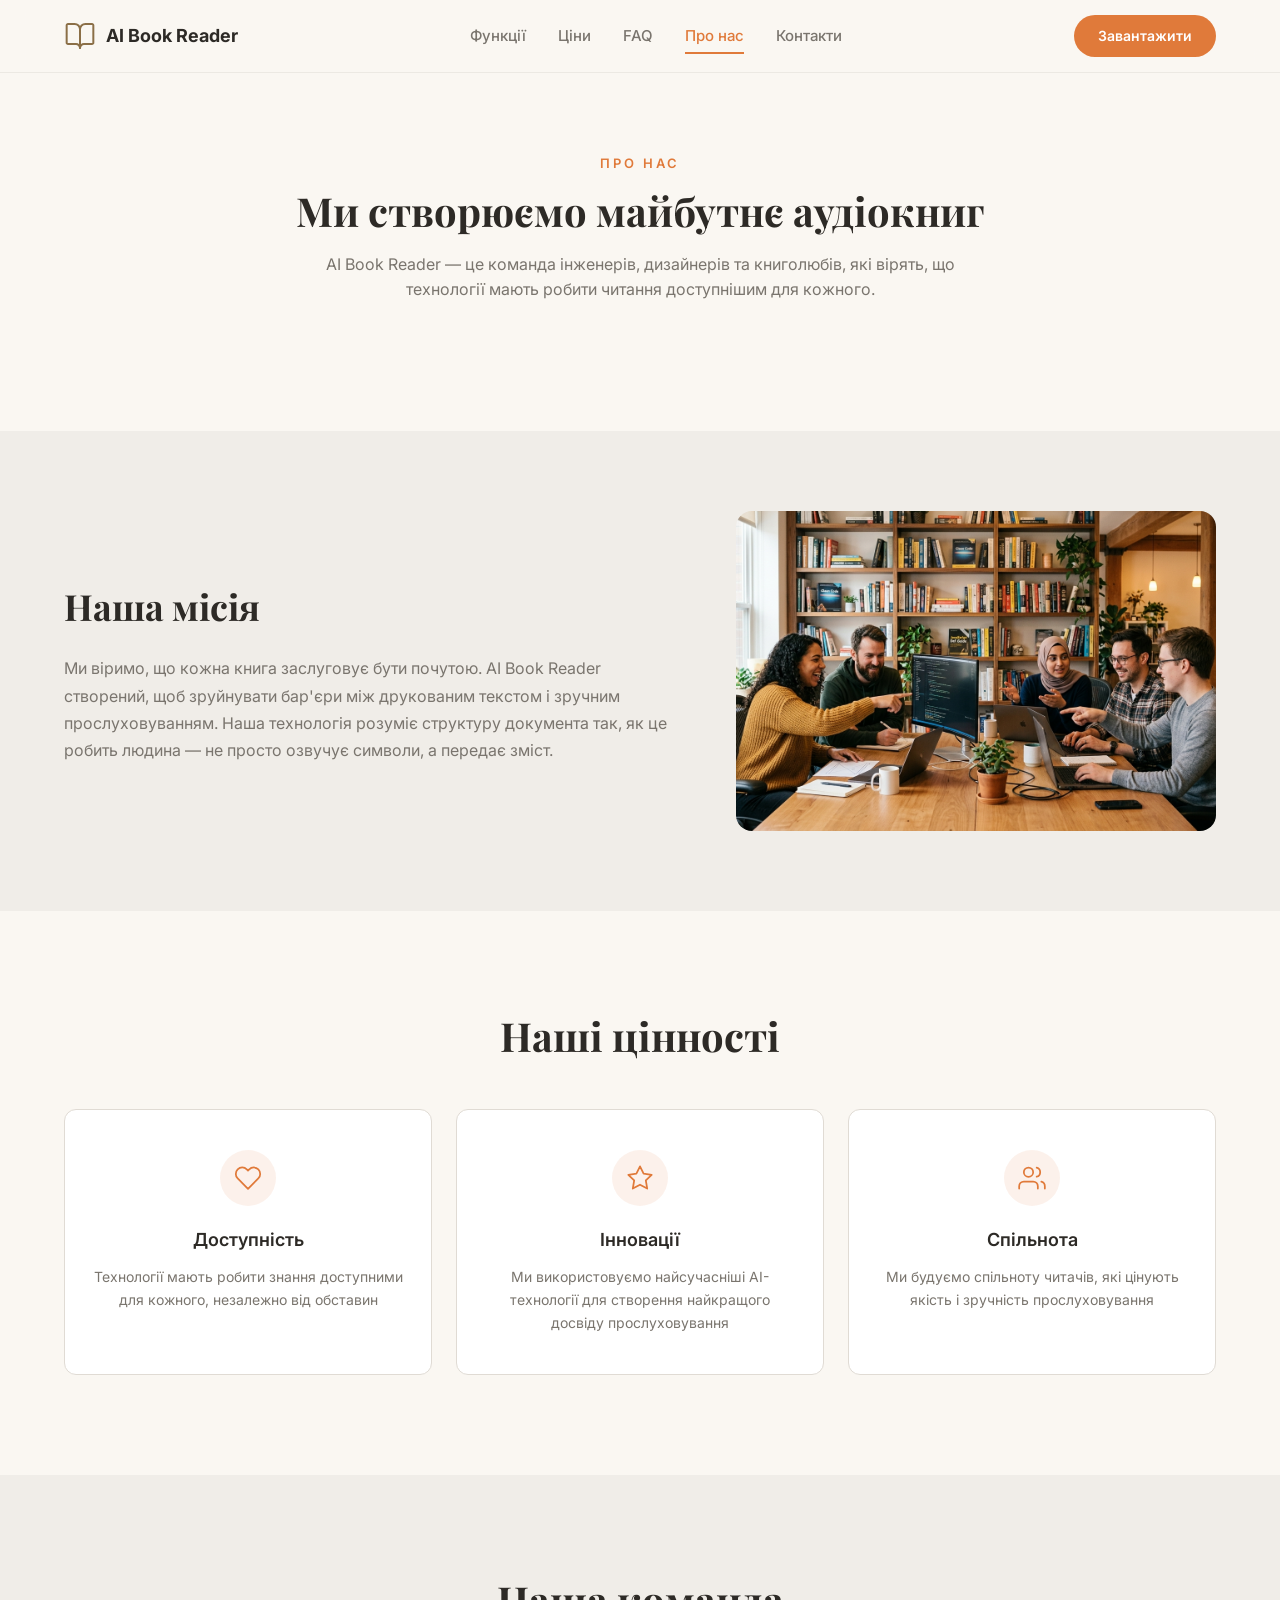
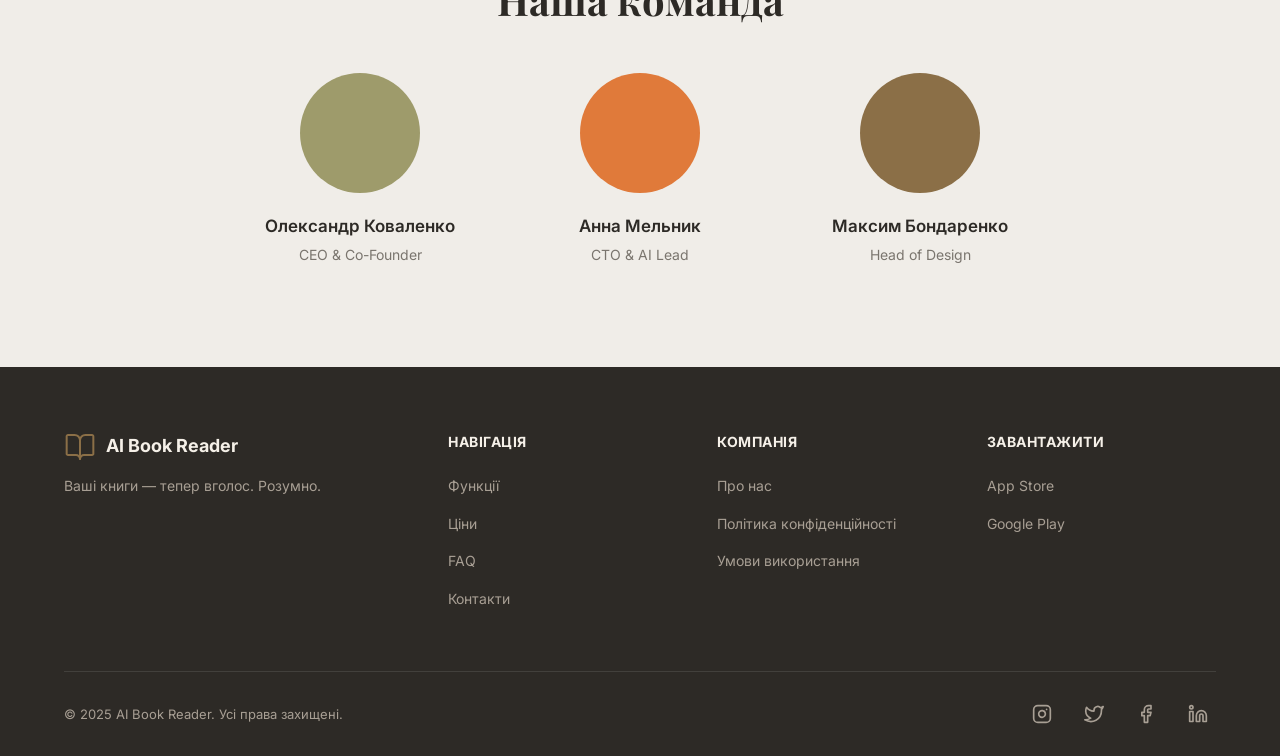
==== docs/about.html @ 9fdf7ef8 "rename src to docs for GitHub Pages" ====
<!doctype html>
<html lang="uk">
  <head>
    <meta charset="UTF-8" />
    <meta name="viewport" content="width=device-width, initial-scale=1.0" />
    <meta
      name="description"
      content="Про команду AI Book Reader — інженери, дизайнери та книголюби, які створюють майбутнє аудіокниг."
    />
    <title>Про нас — AI Book Reader</title>
    <link rel="stylesheet" href="css/style.css" />
  </head>
  <body>
    <!-- ========== HEADER ========== -->
    <header class="header" id="header">
      <div class="container">
        <a href="index.html" class="logo">
          <span class="logo-icon">
            <img src="images/logo.svg" alt="" width="32" height="32" />
          </span>
          AI Book Reader
        </a>

        <nav class="nav-menu" id="navMenu" aria-label="Головна навігація">
          <a href="index.html#features">Функції</a>
          <a href="index.html#pricing">Ціни</a>
          <a href="index.html#faq">FAQ</a>
          <a href="about.html" class="active">Про нас</a>
          <a href="contacts.html">Контакти</a>
        </nav>

        <div class="header-cta">
          <a href="index.html#hero" class="btn btn-primary">Завантажити</a>
        </div>

        <button class="burger" id="burger" aria-label="Відкрити меню" aria-expanded="false">
          <span></span>
          <span></span>
          <span></span>
        </button>
      </div>
    </header>

    <main>
      <!-- ========== ABOUT HERO ========== -->
      <section class="about-hero">
        <div class="container">
          <span class="section-label">Про нас</span>
          <h1 class="section-title">Ми створюємо майбутнє аудіокниг</h1>
          <p class="section-subtitle">
            AI Book Reader — це команда інженерів, дизайнерів та книголюбів, які вірять, що
            технології мають робити читання доступнішим для кожного.
          </p>
        </div>
      </section>

      <!-- ========== MISSION ========== -->
      <section class="mission">
        <div class="container">
          <div class="mission-content">
            <h2>Наша місія</h2>
            <p>
              Ми віримо, що кожна книга заслуговує бути почутою. AI Book Reader створений, щоб
              зруйнувати бар'єри між друкованим текстом і зручним прослуховуванням. Наша технологія
              розуміє структуру документа так, як це робить людина — не просто озвучує символи, а
              передає зміст.
            </p>
          </div>
          <div class="mission-image">
            <img
              src="images/mission-team.png"
              alt="Команда AI Book Reader працює разом в офісі"
              width="480"
              height="320"
              loading="lazy"
            />
          </div>
        </div>
      </section>

      <!-- ========== VALUES ========== -->
      <section class="values">
        <div class="container">
          <h2 class="section-title">Наші цінності</h2>

          <div class="values-grid">
            <!-- Value 1 -->
            <article class="value-card">
              <div class="value-icon">
                <svg viewBox="0 0 24 24">
                  <path
                    d="M20.84 4.61a5.5 5.5 0 0 0-7.78 0L12 5.67l-1.06-1.06a5.5 5.5 0 0 0-7.78 7.78l1.06 1.06L12 21.23l7.78-7.78 1.06-1.06a5.5 5.5 0 0 0 0-7.78z"
                  />
                </svg>
              </div>
              <h3>Доступність</h3>
              <p>Технології мають робити знання доступними для кожного, незалежно від обставин</p>
            </article>

            <!-- Value 2 -->
            <article class="value-card">
              <div class="value-icon">
                <svg viewBox="0 0 24 24">
                  <polygon
                    points="12 2 15.09 8.26 22 9.27 17 14.14 18.18 21.02 12 17.77 5.82 21.02 7 14.14 2 9.27 8.91 8.26 12 2"
                  />
                </svg>
              </div>
              <h3>Інновації</h3>
              <p>
                Ми використовуємо найсучасніші AI-технології для створення найкращого досвіду
                прослуховування
              </p>
            </article>

            <!-- Value 3 -->
            <article class="value-card">
              <div class="value-icon">
                <svg viewBox="0 0 24 24">
                  <path d="M17 21v-2a4 4 0 0 0-4-4H5a4 4 0 0 0-4 4v2" />
                  <circle cx="9" cy="7" r="4" />
                  <path d="M23 21v-2a4 4 0 0 0-3-3.87" />
                  <path d="M16 3.13a4 4 0 0 1 0 7.75" />
                </svg>
              </div>
              <h3>Спільнота</h3>
              <p>Ми будуємо спільноту читачів, які цінують якість і зручність прослуховування</p>
            </article>
          </div>
        </div>
      </section>

      <!-- ========== TEAM ========== -->
      <section class="team">
        <div class="container">
          <h2 class="section-title">Наша команда</h2>

          <div class="team-grid">
            <div class="team-member">
              <div class="team-avatar olive" aria-hidden="true"></div>
              <h3>Олександр Коваленко</h3>
              <p>CEO & Co-Founder</p>
            </div>
            <div class="team-member">
              <div class="team-avatar orange" aria-hidden="true"></div>
              <h3>Анна Мельник</h3>
              <p>CTO & AI Lead</p>
            </div>
            <div class="team-member">
              <div class="team-avatar brown" aria-hidden="true"></div>
              <h3>Максим Бондаренко</h3>
              <p>Head of Design</p>
            </div>
          </div>
        </div>
      </section>
    </main>

    <!-- ========== FOOTER ========== -->
    <footer class="footer">
      <div class="container">
        <div class="footer-main">
          <div class="footer-brand">
            <a href="index.html" class="logo">
              <span class="logo-icon">
                <img src="images/logo.svg" alt="" width="32" height="32" />
              </span>
              AI Book Reader
            </a>
            <p class="footer-tagline">Ваші книги — тепер вголос. Розумно.</p>
          </div>

          <div>
            <h4 class="footer-heading">Навігація</h4>
            <ul class="footer-links">
              <li><a href="index.html#features">Функції</a></li>
              <li><a href="index.html#pricing">Ціни</a></li>
              <li><a href="index.html#faq">FAQ</a></li>
              <li><a href="contacts.html">Контакти</a></li>
            </ul>
          </div>

          <div>
            <h4 class="footer-heading">Компанія</h4>
            <ul class="footer-links">
              <li><a href="about.html">Про нас</a></li>
              <li><a href="#">Політика конфіденційності</a></li>
              <li><a href="#">Умови використання</a></li>
            </ul>
          </div>

          <div>
            <h4 class="footer-heading">Завантажити</h4>
            <ul class="footer-links">
              <li><a href="#">App Store</a></li>
              <li><a href="#">Google Play</a></li>
            </ul>
          </div>
        </div>

        <div class="footer-bottom">
          <p class="footer-copyright">&copy; 2025 AI Book Reader. Усі права захищені.</p>
          <div class="footer-socials">
            <a href="#" aria-label="Instagram">
              <svg
                viewBox="0 0 24 24"
                fill="none"
                stroke="currentColor"
                stroke-width="2"
                stroke-linecap="round"
                stroke-linejoin="round"
              >
                <rect x="2" y="2" width="20" height="20" rx="5" ry="5" />
                <path d="M16 11.37A4 4 0 1 1 12.63 8 4 4 0 0 1 16 11.37z" />
                <line x1="17.5" y1="6.5" x2="17.51" y2="6.5" />
              </svg>
            </a>
            <a href="#" aria-label="Twitter">
              <svg
                viewBox="0 0 24 24"
                fill="none"
                stroke="currentColor"
                stroke-width="2"
                stroke-linecap="round"
                stroke-linejoin="round"
              >
                <path
                  d="M23 3a10.9 10.9 0 0 1-3.14 1.53 4.48 4.48 0 0 0-7.86 3v1A10.66 10.66 0 0 1 3 4s-4 9 5 13a11.64 11.64 0 0 1-7 2c9 5 20 0 20-11.5a4.5 4.5 0 0 0-.08-.83A7.72 7.72 0 0 0 23 3z"
                />
              </svg>
            </a>
            <a href="#" aria-label="Facebook">
              <svg
                viewBox="0 0 24 24"
                fill="none"
                stroke="currentColor"
                stroke-width="2"
                stroke-linecap="round"
                stroke-linejoin="round"
              >
                <path d="M18 2h-3a5 5 0 0 0-5 5v3H7v4h3v8h4v-8h3l1-4h-4V7a1 1 0 0 1 1-1h3z" />
              </svg>
            </a>
            <a href="#" aria-label="LinkedIn">
              <svg
                viewBox="0 0 24 24"
                fill="none"
                stroke="currentColor"
                stroke-width="2"
                stroke-linecap="round"
                stroke-linejoin="round"
              >
                <path
                  d="M16 8a6 6 0 0 1 6 6v7h-4v-7a2 2 0 0 0-2-2 2 2 0 0 0-2 2v7h-4v-7a6 6 0 0 1 6-6z"
                />
                <rect x="2" y="9" width="4" height="12" />
                <circle cx="4" cy="4" r="2" />
              </svg>
            </a>
          </div>
        </div>
      </div>
    </footer>

    <script>
      // Burger menu toggle
      const burger = document.getElementById("burger");
      const navMenu = document.getElementById("navMenu");

      burger.addEventListener("click", () => {
        burger.classList.toggle("active");
        navMenu.classList.toggle("open");
        const expanded = burger.getAttribute("aria-expanded") === "true";
        burger.setAttribute("aria-expanded", !expanded);
      });

      navMenu.querySelectorAll("a").forEach((link) => {
        link.addEventListener("click", () => {
          burger.classList.remove("active");
          navMenu.classList.remove("open");
          burger.setAttribute("aria-expanded", "false");
        });
      });

      // Header scroll effect
      window.addEventListener("scroll", () => {
        const header = document.getElementById("header");
        header.classList.toggle("scrolled", window.scrollY > 10);
      });
    </script>
  </body>
</html>
---- docs/css/style.css ----
/* ============================================
   AI Book Reader — Landing Page Styles
   ============================================ */

/* --- Google Fonts --- */
@import url("https://fonts.googleapis.com/css2?family=Playfair+Display:ital,wght@0,400;0,700;1,400;1,700&family=Inter:wght@300;400;500;600;700&display=swap");

/* --- CSS Custom Properties --- */
:root {
  /* Colors — Light Theme */
  --color-bg-primary: #faf7f2;
  --color-bg-secondary: #f0ede8;
  --color-text-primary: #2d2a26;
  --color-text-secondary: #7a756e;
  --color-accent: #8b6f47;
  --color-cta: #e07a3a;
  --color-cta-hover: #c96a2e;
  --color-success: #4caf50;
  --color-error: #e53935;
  --color-white: #ffffff;
  --color-border: #e0dbd4;
  --color-card-bg: #ffffff;
  --color-footer-bg: #2d2a26;
  --color-footer-text: #f5f0e8;
  --color-footer-muted: #a89f94;

  /* Typography */
  --font-heading: "Playfair Display", Georgia, "Times New Roman", serif;
  --font-body: "Inter", -apple-system, BlinkMacSystemFont, "Segoe UI", sans-serif;

  /* Spacing */
  --section-padding: 100px 0;
  --container-width: 1200px;
  --container-padding: 0 24px;

  /* Borders */
  --radius-sm: 8px;
  --radius-md: 12px;
  --radius-lg: 16px;
  --radius-full: 9999px;

  /* Shadows */
  --shadow-card: 0 2px 12px rgba(45, 42, 38, 0.06);
  --shadow-card-hover: 0 8px 30px rgba(45, 42, 38, 0.12);

  /* Transitions */
  --transition-fast: 0.2s ease;
  --transition-normal: 0.3s ease;
}

/* --- Reset & Base --- */
*,
*::before,
*::after {
  margin: 0;
  padding: 0;
  box-sizing: border-box;
}

html {
  scroll-behavior: smooth;
  font-size: 16px;
}

body {
  font-family: var(--font-body);
  color: var(--color-text-primary);
  background-color: var(--color-bg-primary);
  line-height: 1.6;
  -webkit-font-smoothing: antialiased;
  -moz-osx-font-smoothing: grayscale;
}

img {
  max-width: 100%;
  height: auto;
  display: block;
}

a {
  text-decoration: none;
  color: inherit;
  transition: color var(--transition-fast);
}

ul,
ol {
  list-style: none;
}

button,
input,
select,
textarea {
  font-family: inherit;
  font-size: inherit;
  border: none;
  outline: none;
  background: none;
}

button {
  cursor: pointer;
}

/* --- Utility Classes --- */
.container {
  max-width: var(--container-width);
  margin: 0 auto;
  padding: var(--container-padding);
}

.section-label {
  display: block;
  font-family: var(--font-body);
  font-size: 13px;
  font-weight: 600;
  letter-spacing: 3px;
  text-transform: uppercase;
  color: var(--color-cta);
  text-align: center;
  margin-bottom: 12px;
}

.section-title {
  font-family: var(--font-heading);
  font-size: clamp(28px, 4vw, 40px);
  font-weight: 700;
  color: var(--color-text-primary);
  text-align: center;
  margin-bottom: 16px;
  line-height: 1.25;
}

.section-subtitle {
  font-size: 16px;
  color: var(--color-text-secondary);
  text-align: center;
  max-width: 600px;
  margin: 0 auto 48px;
  line-height: 1.6;
}

.visually-hidden {
  position: absolute;
  width: 1px;
  height: 1px;
  padding: 0;
  margin: -1px;
  overflow: hidden;
  clip: rect(0, 0, 0, 0);
  white-space: nowrap;
  border: 0;
}

/* --- Buttons --- */
.btn {
  display: inline-flex;
  align-items: center;
  justify-content: center;
  gap: 8px;
  padding: 12px 28px;
  font-size: 15px;
  font-weight: 600;
  border-radius: var(--radius-full);
  transition: all var(--transition-normal);
  white-space: nowrap;
}

.btn-primary {
  background-color: var(--color-cta);
  color: var(--color-white);
}

.btn-primary:hover {
  background-color: var(--color-cta-hover);
  transform: translateY(-1px);
  box-shadow: 0 4px 16px rgba(224, 122, 58, 0.35);
}

.btn-secondary {
  background-color: var(--color-text-primary);
  color: var(--color-white);
}

.btn-secondary:hover {
  background-color: #3d3a36;
  transform: translateY(-1px);
}

.btn-outline {
  border: 1.5px solid var(--color-border);
  color: var(--color-text-primary);
  background-color: var(--color-white);
}

.btn-outline:hover {
  border-color: var(--color-accent);
  color: var(--color-accent);
}

.btn-large {
  padding: 16px 36px;
  font-size: 16px;
}

.btn-full {
  width: 100%;
}

/* ============================================
   HEADER
   ============================================ */
.header {
  position: sticky;
  top: 0;
  z-index: 1000;
  background-color: rgba(250, 247, 242, 0.92);
  backdrop-filter: blur(12px);
  -webkit-backdrop-filter: blur(12px);
  border-bottom: 1px solid rgba(224, 219, 212, 0.5);
  transition: box-shadow var(--transition-normal);
}

.header.scrolled {
  box-shadow: 0 2px 20px rgba(45, 42, 38, 0.08);
}

.header .container {
  display: flex;
  align-items: center;
  justify-content: space-between;
  height: 72px;
}

.logo {
  display: flex;
  align-items: center;
  gap: 10px;
  font-family: var(--font-body);
  font-size: 18px;
  font-weight: 700;
  color: var(--color-text-primary);
}

.logo-icon {
  width: 32px;
  height: 32px;
  display: flex;
  align-items: center;
  justify-content: center;
}

.logo-icon svg {
  width: 32px;
  height: 32px;
}

.nav-menu {
  display: flex;
  align-items: center;
  gap: 32px;
}

.nav-menu a {
  font-size: 15px;
  font-weight: 500;
  color: var(--color-text-secondary);
  position: relative;
  padding: 4px 0;
}

.nav-menu a::after {
  content: "";
  position: absolute;
  bottom: -2px;
  left: 0;
  width: 0;
  height: 2px;
  background-color: var(--color-cta);
  transition: width var(--transition-normal);
}

.nav-menu a:hover,
.nav-menu a.active {
  color: var(--color-cta);
}

.nav-menu a:hover::after,
.nav-menu a.active::after {
  width: 100%;
}

.header-cta .btn {
  padding: 10px 24px;
  font-size: 14px;
}

/* Burger Menu */
.burger {
  display: none;
  flex-direction: column;
  justify-content: center;
  gap: 5px;
  width: 28px;
  height: 28px;
  cursor: pointer;
  z-index: 1001;
}

.burger span {
  display: block;
  width: 100%;
  height: 2px;
  background-color: var(--color-text-primary);
  border-radius: 2px;
  transition: all var(--transition-normal);
}

.burger.active span:nth-child(1) {
  transform: rotate(45deg) translate(5px, 5px);
}

.burger.active span:nth-child(2) {
  opacity: 0;
}

.burger.active span:nth-child(3) {
  transform: rotate(-45deg) translate(5px, -5px);
}

/* ============================================
   HERO SECTION
   ============================================ */
.hero {
  padding: 80px 0 100px;
  background: linear-gradient(135deg, var(--color-bg-primary) 0%, #f5ede3 100%);
  overflow: hidden;
}

.hero .container {
  display: flex;
  align-items: center;
  gap: 60px;
}

.hero-content {
  flex: 1;
  max-width: 540px;
}

.hero-label {
  display: inline-block;
  font-size: 13px;
  font-weight: 600;
  letter-spacing: 3px;
  text-transform: uppercase;
  color: var(--color-cta);
  margin-bottom: 20px;
}

.hero-title {
  font-family: var(--font-heading);
  font-size: clamp(36px, 5vw, 56px);
  font-weight: 700;
  line-height: 1.15;
  color: var(--color-text-primary);
  margin-bottom: 20px;
}

.hero-description {
  font-size: 17px;
  line-height: 1.7;
  color: var(--color-text-secondary);
  margin-bottom: 32px;
  max-width: 460px;
}

.hero-buttons {
  display: flex;
  gap: 16px;
  flex-wrap: wrap;
}

.hero-buttons .btn svg {
  width: 18px;
  height: 18px;
}

.hero-image {
  flex: 1;
  display: flex;
  justify-content: center;
  align-items: center;
  position: relative;
}

.hero-mockup {
  max-width: 400px;
  width: 100%;
  aspect-ratio: 1 / 1;
  object-fit: cover;
  border-radius: var(--radius-lg);
  filter: drop-shadow(0 20px 60px rgba(139, 111, 71, 0.2));
}

/* ============================================
   FEATURES SECTION
   ============================================ */
.features {
  padding: var(--section-padding);
  background-color: var(--color-bg-primary);
}

.features-grid {
  display: grid;
  grid-template-columns: repeat(3, 1fr);
  gap: 24px;
  margin-top: 48px;
}

.feature-card {
  background-color: var(--color-card-bg);
  border: 1px solid var(--color-border);
  border-radius: var(--radius-md);
  padding: 32px 28px;
  transition: all var(--transition-normal);
}

.feature-card:hover {
  box-shadow: var(--shadow-card-hover);
  transform: translateY(-4px);
  border-color: transparent;
}

.feature-icon {
  width: 48px;
  height: 48px;
  display: flex;
  align-items: center;
  justify-content: center;
  border-radius: var(--radius-sm);
  background-color: var(--color-bg-secondary);
  margin-bottom: 20px;
  color: var(--color-accent);
}

.feature-icon svg {
  width: 24px;
  height: 24px;
  stroke: currentColor;
  fill: none;
  stroke-width: 1.5;
  stroke-linecap: round;
  stroke-linejoin: round;
}

.feature-card h3 {
  font-family: var(--font-body);
  font-size: 18px;
  font-weight: 600;
  margin-bottom: 10px;
  color: var(--color-text-primary);
}

.feature-card p {
  font-size: 14px;
  line-height: 1.6;
  color: var(--color-text-secondary);
}

/* ============================================
   HOW IT WORKS SECTION
   ============================================ */
.how-it-works {
  padding: var(--section-padding);
  background-color: var(--color-bg-secondary);
}

.steps {
  display: grid;
  grid-template-columns: repeat(4, 1fr);
  gap: 32px;
  margin-top: 48px;
}

.step {
  text-align: center;
}

.step-number {
  width: 56px;
  height: 56px;
  border-radius: 50%;
  background-color: var(--color-cta);
  color: var(--color-white);
  font-family: var(--font-body);
  font-size: 22px;
  font-weight: 700;
  display: flex;
  align-items: center;
  justify-content: center;
  margin: 0 auto 20px;
}

.step h3 {
  font-family: var(--font-body);
  font-size: 17px;
  font-weight: 600;
  margin-bottom: 8px;
  color: var(--color-text-primary);
}

.step p {
  font-size: 14px;
  color: var(--color-text-secondary);
  line-height: 1.6;
  max-width: 200px;
  margin: 0 auto;
}

/* ============================================
   COMPARISON SECTION
   ============================================ */
.comparison {
  padding: var(--section-padding);
  background-color: var(--color-bg-primary);
}

.comparison-table-wrapper {
  overflow-x: auto;
  margin-top: 48px;
  -webkit-overflow-scrolling: touch;
}

.comparison-table {
  width: 100%;
  border-collapse: collapse;
  min-width: 700px;
}

.comparison-table thead th {
  padding: 16px 20px;
  font-size: 15px;
  font-weight: 600;
  text-align: center;
  color: var(--color-text-secondary);
  border-bottom: 2px solid var(--color-border);
}

.comparison-table thead th:first-child {
  text-align: left;
}

.comparison-table thead th.highlight {
  color: var(--color-cta);
}

.comparison-table tbody td {
  padding: 16px 20px;
  text-align: center;
  font-size: 15px;
  color: var(--color-text-secondary);
  border-bottom: 1px solid var(--color-border);
}

.comparison-table tbody td:first-child {
  text-align: left;
  font-weight: 500;
  color: var(--color-text-primary);
}

.comparison-table .check {
  color: var(--color-success);
  font-size: 18px;
}

.comparison-table .cross {
  color: var(--color-error);
  font-size: 18px;
}

/* ============================================
   PRICING SECTION
   ============================================ */
.pricing {
  padding: var(--section-padding);
  background-color: var(--color-bg-secondary);
}

.pricing-grid {
  display: grid;
  grid-template-columns: repeat(2, 1fr);
  gap: 32px;
  max-width: 800px;
  margin: 48px auto 0;
}

.pricing-card {
  background-color: var(--color-card-bg);
  border: 1px solid var(--color-border);
  border-radius: var(--radius-lg);
  padding: 40px 36px;
  position: relative;
  transition: all var(--transition-normal);
}

.pricing-card:hover {
  box-shadow: var(--shadow-card-hover);
}

.pricing-card.featured {
  background-color: var(--color-text-primary);
  color: var(--color-white);
  border-color: transparent;
}

.pricing-card.featured .pricing-name {
  color: var(--color-cta);
}

.pricing-card.featured .pricing-price {
  color: var(--color-white);
}

.pricing-card.featured .pricing-period {
  color: var(--color-footer-muted);
}

.pricing-card.featured .pricing-features li {
  color: rgba(255, 255, 255, 0.85);
}

.pricing-card.featured .pricing-features .icon-check {
  color: var(--color-cta);
}

.pricing-name {
  font-size: 16px;
  font-weight: 500;
  color: var(--color-text-secondary);
  margin-bottom: 16px;
}

.pricing-name svg {
  width: 18px;
  height: 18px;
  display: inline;
  vertical-align: text-bottom;
  margin-left: 4px;
}

.pricing-price {
  font-size: clamp(40px, 5vw, 52px);
  font-weight: 700;
  color: var(--color-text-primary);
  line-height: 1;
  margin-bottom: 8px;
}

.pricing-period {
  font-size: 15px;
  color: var(--color-text-secondary);
  display: inline;
}

.pricing-divider {
  width: 100%;
  height: 1px;
  background-color: var(--color-border);
  margin: 28px 0;
}

.pricing-card.featured .pricing-divider {
  background-color: rgba(255, 255, 255, 0.15);
}

.pricing-features {
  margin-bottom: 32px;
}

.pricing-features li {
  display: flex;
  align-items: center;
  gap: 10px;
  font-size: 15px;
  color: var(--color-text-secondary);
  padding: 6px 0;
}

.pricing-features .icon-check {
  color: var(--color-success);
  font-size: 16px;
  flex-shrink: 0;
}

.pricing-features .icon-cross {
  color: var(--color-error);
  font-size: 16px;
  flex-shrink: 0;
}

/* ============================================
   REVIEWS SECTION
   ============================================ */
.reviews {
  padding: var(--section-padding);
  background-color: var(--color-bg-primary);
}

.reviews-grid {
  display: grid;
  grid-template-columns: repeat(3, 1fr);
  gap: 24px;
  margin-top: 48px;
}

.review-card {
  background-color: var(--color-card-bg);
  border: 1px solid var(--color-border);
  border-radius: var(--radius-md);
  padding: 32px 28px;
  transition: all var(--transition-normal);
}

.review-card:hover {
  box-shadow: var(--shadow-card-hover);
}

.review-stars {
  display: flex;
  gap: 4px;
  margin-bottom: 16px;
  color: var(--color-cta);
  font-size: 16px;
}

.review-text {
  font-size: 15px;
  line-height: 1.65;
  color: var(--color-text-primary);
  margin-bottom: 24px;
  font-style: italic;
}

.review-author {
  display: flex;
  align-items: center;
  gap: 12px;
}

.review-avatar {
  width: 44px;
  height: 44px;
  border-radius: 50%;
  background-color: var(--color-accent);
  flex-shrink: 0;
}

.review-avatar.olive {
  background-color: #9e9b6b;
}

.review-avatar.orange {
  background-color: var(--color-cta);
}

.review-avatar.brown {
  background-color: var(--color-accent);
}

.review-author-name {
  font-size: 15px;
  font-weight: 600;
  color: var(--color-text-primary);
}

.review-author-role {
  font-size: 13px;
  color: var(--color-text-secondary);
}

/* ============================================
   FAQ SECTION
   ============================================ */
.faq {
  padding: var(--section-padding);
  background-color: var(--color-bg-secondary);
}

.faq-list {
  max-width: 720px;
  margin: 48px auto 0;
}

.faq-item {
  background-color: var(--color-card-bg);
  border: 1px solid var(--color-border);
  border-radius: var(--radius-sm);
  margin-bottom: 12px;
  overflow: hidden;
  transition: box-shadow var(--transition-normal);
}

.faq-item:hover {
  box-shadow: var(--shadow-card);
}

.faq-question {
  display: flex;
  align-items: center;
  justify-content: space-between;
  width: 100%;
  padding: 20px 24px;
  font-size: 15px;
  font-weight: 500;
  color: var(--color-text-primary);
  text-align: left;
  cursor: pointer;
  transition: color var(--transition-fast);
}

.faq-question:hover {
  color: var(--color-accent);
}

.faq-question .faq-chevron {
  width: 20px;
  height: 20px;
  flex-shrink: 0;
  color: var(--color-text-secondary);
  transition: transform var(--transition-normal);
}

.faq-item.active .faq-question .faq-chevron {
  transform: rotate(180deg);
}

.faq-answer {
  max-height: 0;
  overflow: hidden;
  transition:
    max-height 0.4s ease,
    padding 0.3s ease;
}

.faq-answer-inner {
  padding: 0 24px 20px;
  font-size: 15px;
  line-height: 1.65;
  color: var(--color-text-secondary);
}

.faq-item.active .faq-answer {
  max-height: 300px;
}

/* ============================================
   CONTACT SECTION
   ============================================ */
.contact {
  padding: var(--section-padding);
  background-color: var(--color-bg-primary);
}

.contact-form-wrapper {
  max-width: 680px;
  margin: 0 auto;
}

.contact-form {
  display: grid;
  grid-template-columns: 1fr 1fr;
  gap: 20px;
}

.form-group {
  display: flex;
  flex-direction: column;
}

.form-group.full-width {
  grid-column: 1 / -1;
}

.form-group label {
  font-size: 14px;
  font-weight: 500;
  color: var(--color-text-primary);
  margin-bottom: 8px;
}

.form-group input,
.form-group select,
.form-group textarea {
  padding: 14px 16px;
  font-size: 15px;
  color: var(--color-text-primary);
  background-color: var(--color-card-bg);
  border: 1px solid var(--color-border);
  border-radius: var(--radius-sm);
  transition:
    border-color var(--transition-fast),
    box-shadow var(--transition-fast);
}

.form-group input::placeholder,
.form-group textarea::placeholder {
  color: #b8b2a9;
}

.form-group input:focus,
.form-group select:focus,
.form-group textarea:focus {
  border-color: var(--color-accent);
  box-shadow: 0 0 0 3px rgba(139, 111, 71, 0.1);
}

.form-group textarea {
  min-height: 140px;
  resize: vertical;
}

.form-group select {
  appearance: none;
  background-image: url("data:image/svg+xml,%3Csvg xmlns='http://www.w3.org/2000/svg' width='16' height='16' viewBox='0 0 24 24' fill='none' stroke='%237A756E' stroke-width='2' stroke-linecap='round' stroke-linejoin='round'%3E%3Cpolyline points='6 9 12 15 18 9'%3E%3C/polyline%3E%3C/svg%3E");
  background-repeat: no-repeat;
  background-position: right 16px center;
  padding-right: 44px;
  cursor: pointer;
}

.contact-form .btn {
  grid-column: 1 / -1;
  margin-top: 8px;
}

/* ============================================
   FOOTER
   ============================================ */
.footer {
  background-color: var(--color-footer-bg);
  color: var(--color-footer-text);
  padding: 64px 0 0;
}

.footer-main {
  display: grid;
  grid-template-columns: 1.5fr 1fr 1fr 1fr;
  gap: 40px;
  padding-bottom: 48px;
}

.footer-brand .logo {
  color: var(--color-footer-text);
  margin-bottom: 12px;
}

.footer-brand .logo-icon svg {
  color: var(--color-cta);
}

.footer-tagline {
  font-size: 14px;
  color: var(--color-footer-muted);
  line-height: 1.6;
}

.footer-heading {
  font-size: 14px;
  font-weight: 700;
  text-transform: uppercase;
  letter-spacing: 0.5px;
  margin-bottom: 20px;
  color: var(--color-footer-text);
}

.footer-links li {
  margin-bottom: 12px;
}

.footer-links a {
  font-size: 14px;
  color: var(--color-footer-muted);
  transition: color var(--transition-fast);
}

.footer-links a:hover {
  color: var(--color-cta);
}

.footer-bottom {
  border-top: 1px solid rgba(255, 255, 255, 0.1);
  padding: 24px 0;
  display: flex;
  align-items: center;
  justify-content: space-between;
}

.footer-copyright {
  font-size: 13px;
  color: var(--color-footer-muted);
}

.footer-socials {
  display: flex;
  gap: 16px;
}

.footer-socials a {
  display: flex;
  align-items: center;
  justify-content: center;
  width: 36px;
  height: 36px;
  color: var(--color-footer-muted);
  transition: color var(--transition-fast);
}

.footer-socials a:hover {
  color: var(--color-cta);
}

.footer-socials a svg {
  width: 20px;
  height: 20px;
}

/* ============================================
   ABOUT PAGE
   ============================================ */
.about-hero {
  padding: 80px 0;
  text-align: center;
  background-color: var(--color-bg-primary);
}

.about-hero .section-subtitle {
  max-width: 640px;
}

/* Mission */
.mission {
  padding: 80px 0;
  background-color: var(--color-bg-secondary);
}

.mission .container {
  display: flex;
  align-items: center;
  gap: 60px;
}

.mission-content {
  flex: 1;
}

.mission-content h2 {
  font-family: var(--font-heading);
  font-size: clamp(28px, 3.5vw, 36px);
  font-weight: 700;
  margin-bottom: 20px;
}

.mission-content p {
  font-size: 16px;
  line-height: 1.7;
  color: var(--color-text-secondary);
}

.mission-image {
  flex: 1;
  border-radius: var(--radius-lg);
  overflow: hidden;
  max-width: 480px;
}

.mission-image img {
  width: 100%;
  height: 320px;
  object-fit: cover;
  background-color: var(--color-border);
}

/* Values */
.values {
  padding: var(--section-padding);
  background-color: var(--color-bg-primary);
}

.values-grid {
  display: grid;
  grid-template-columns: repeat(3, 1fr);
  gap: 24px;
  margin-top: 48px;
}

.value-card {
  background-color: var(--color-card-bg);
  border: 1px solid var(--color-border);
  border-radius: var(--radius-md);
  padding: 40px 28px;
  text-align: center;
  transition: all var(--transition-normal);
}

.value-card:hover {
  box-shadow: var(--shadow-card-hover);
  transform: translateY(-4px);
}

.value-icon {
  width: 56px;
  height: 56px;
  display: flex;
  align-items: center;
  justify-content: center;
  border-radius: 50%;
  background-color: rgba(224, 122, 58, 0.1);
  margin: 0 auto 20px;
  color: var(--color-cta);
}

.value-icon svg {
  width: 28px;
  height: 28px;
  stroke: currentColor;
  fill: none;
  stroke-width: 1.5;
  stroke-linecap: round;
  stroke-linejoin: round;
}

.value-card h3 {
  font-family: var(--font-body);
  font-size: 18px;
  font-weight: 600;
  margin-bottom: 10px;
}

.value-card p {
  font-size: 14px;
  line-height: 1.65;
  color: var(--color-text-secondary);
}

/* Team */
.team {
  padding: var(--section-padding);
  background-color: var(--color-bg-secondary);
}

.team-grid {
  display: grid;
  grid-template-columns: repeat(3, 1fr);
  gap: 40px;
  margin-top: 48px;
  max-width: 800px;
  margin-left: auto;
  margin-right: auto;
}

.team-member {
  text-align: center;
}

.team-avatar {
  width: 120px;
  height: 120px;
  border-radius: 50%;
  margin: 0 auto 20px;
}

.team-avatar.olive {
  background-color: #9e9b6b;
}

.team-avatar.orange {
  background-color: var(--color-cta);
}

.team-avatar.brown {
  background-color: var(--color-accent);
}

.team-member h3 {
  font-size: 17px;
  font-weight: 600;
  margin-bottom: 4px;
}

.team-member p {
  font-size: 14px;
  color: var(--color-text-secondary);
}

/* ============================================
   CONTACTS PAGE
   ============================================ */
.contacts-hero {
  padding: 80px 0;
  text-align: center;
  background-color: var(--color-bg-primary);
}

.contacts-main {
  padding: 80px 0;
  background-color: var(--color-bg-primary);
}

.contacts-main .container {
  display: grid;
  grid-template-columns: 1fr 1.3fr;
  gap: 60px;
  align-items: start;
}

.contacts-info h2 {
  font-family: var(--font-heading);
  font-size: clamp(24px, 3vw, 32px);
  font-weight: 700;
  margin-bottom: 16px;
}

.contacts-info > p {
  font-size: 15px;
  line-height: 1.6;
  color: var(--color-text-secondary);
  margin-bottom: 36px;
}

.contacts-list {
  display: flex;
  flex-direction: column;
  gap: 24px;
}

.contact-item {
  display: flex;
  align-items: flex-start;
  gap: 16px;
}

.contact-item-icon {
  width: 48px;
  height: 48px;
  border-radius: 50%;
  background-color: var(--color-bg-secondary);
  display: flex;
  align-items: center;
  justify-content: center;
  flex-shrink: 0;
  color: var(--color-accent);
}

.contact-item-icon svg {
  width: 22px;
  height: 22px;
  stroke: currentColor;
  fill: none;
  stroke-width: 1.5;
  stroke-linecap: round;
  stroke-linejoin: round;
}

.contact-item-label {
  font-size: 13px;
  color: var(--color-text-secondary);
  margin-bottom: 2px;
}

.contact-item-value {
  font-size: 15px;
  font-weight: 500;
  color: var(--color-text-primary);
}

.contacts-form-card {
  background-color: var(--color-card-bg);
  border: 1px solid var(--color-border);
  border-radius: var(--radius-lg);
  padding: 40px;
}

.contacts-form-card .contact-form {
  grid-template-columns: 1fr;
}

.contacts-form-card .contact-form .form-row {
  display: contents;
}

/* Map placeholder */
.map-section {
  padding: 80px 0;
  background-color: var(--color-bg-secondary);
  text-align: center;
}

.map-placeholder {
  max-width: 600px;
  margin: 0 auto;
  padding: 60px 20px;
  color: var(--color-text-secondary);
}

.map-placeholder svg {
  width: 64px;
  height: 64px;
  margin: 0 auto 16px;
  color: var(--color-accent);
  stroke: currentColor;
  fill: none;
  stroke-width: 1;
}

.map-placeholder p {
  font-size: 16px;
}

/* ============================================
   RESPONSIVE — Tablet (≤ 1024px)
   ============================================ */
@media (max-width: 1024px) {
  :root {
    --section-padding: 80px 0;
  }

  .header .container {
    height: 64px;
  }

  .nav-menu {
    display: none;
    position: fixed;
    top: 64px;
    left: 0;
    right: 0;
    bottom: 0;
    background-color: var(--color-bg-primary);
    flex-direction: column;
    align-items: center;
    justify-content: center;
    gap: 28px;
    z-index: 999;
  }

  .nav-menu.open {
    display: flex;
  }

  .nav-menu a {
    font-size: 18px;
  }

  .burger {
    display: flex;
  }

  .header-cta {
    display: none;
  }

  /* Hero */
  .hero .container {
    flex-direction: column;
    text-align: center;
  }

  .hero-content {
    max-width: 100%;
  }

  .hero-description {
    max-width: 100%;
  }

  .hero-buttons {
    justify-content: center;
  }

  .hero-image {
    max-width: 320px;
  }

  /* Features */
  .features-grid {
    grid-template-columns: repeat(2, 1fr);
  }

  /* Steps */
  .steps {
    grid-template-columns: repeat(2, 1fr);
    gap: 24px;
  }

  /* Pricing */
  .pricing-grid {
    max-width: 100%;
  }

  /* Reviews */
  .reviews-grid {
    grid-template-columns: repeat(2, 1fr);
  }

  /* Footer */
  .footer-main {
    grid-template-columns: 1fr 1fr;
    gap: 32px;
  }

  .footer-brand {
    grid-column: 1 / -1;
  }

  /* About — Mission */
  .mission .container {
    flex-direction: column;
  }

  .mission-image {
    max-width: 100%;
  }

  /* Contacts */
  .contacts-main .container {
    grid-template-columns: 1fr;
  }
}

/* ============================================
   RESPONSIVE — Mobile (≤ 768px)
   ============================================ */
@media (max-width: 768px) {
  :root {
    --section-padding: 64px 0;
  }

  .section-title {
    font-size: clamp(24px, 6vw, 32px);
  }

  .section-subtitle {
    font-size: 15px;
    margin-bottom: 32px;
  }

  /* Hero */
  .hero {
    padding: 48px 0 64px;
  }

  .hero-title {
    font-size: clamp(30px, 7vw, 42px);
  }

  .hero-description {
    font-size: 15px;
  }

  .hero-buttons .btn {
    padding: 12px 24px;
    font-size: 14px;
  }

  /* Features */
  .features-grid {
    grid-template-columns: 1fr;
  }

  /* Steps */
  .steps {
    grid-template-columns: 1fr 1fr;
  }

  /* Pricing */
  .pricing-grid {
    grid-template-columns: 1fr;
    max-width: 420px;
  }

  /* Reviews */
  .reviews-grid {
    grid-template-columns: 1fr;
    max-width: 480px;
    margin-left: auto;
    margin-right: auto;
  }

  /* Contact Form */
  .contact-form {
    grid-template-columns: 1fr;
  }

  /* Footer */
  .footer-main {
    grid-template-columns: 1fr;
    gap: 28px;
  }

  .footer-bottom {
    flex-direction: column;
    gap: 16px;
    text-align: center;
  }

  /* Values */
  .values-grid {
    grid-template-columns: 1fr;
    max-width: 400px;
    margin-left: auto;
    margin-right: auto;
  }

  /* Team */
  .team-grid {
    grid-template-columns: 1fr;
    max-width: 280px;
  }

  /* Contacts Page */
  .contacts-main .container {
    gap: 40px;
  }

  .contacts-form-card {
    padding: 28px 24px;
  }
}

/* ============================================
   RESPONSIVE — Small Mobile (≤ 480px)
   ============================================ */
@media (max-width: 480px) {
  :root {
    --container-padding: 0 16px;
  }

  .hero-buttons {
    flex-direction: column;
    align-items: center;
  }

  .hero-buttons .btn {
    width: 100%;
    max-width: 240px;
  }

  .steps {
    grid-template-columns: 1fr;
    max-width: 280px;
    margin-left: auto;
    margin-right: auto;
  }

  .pricing-card {
    padding: 28px 24px;
  }
}
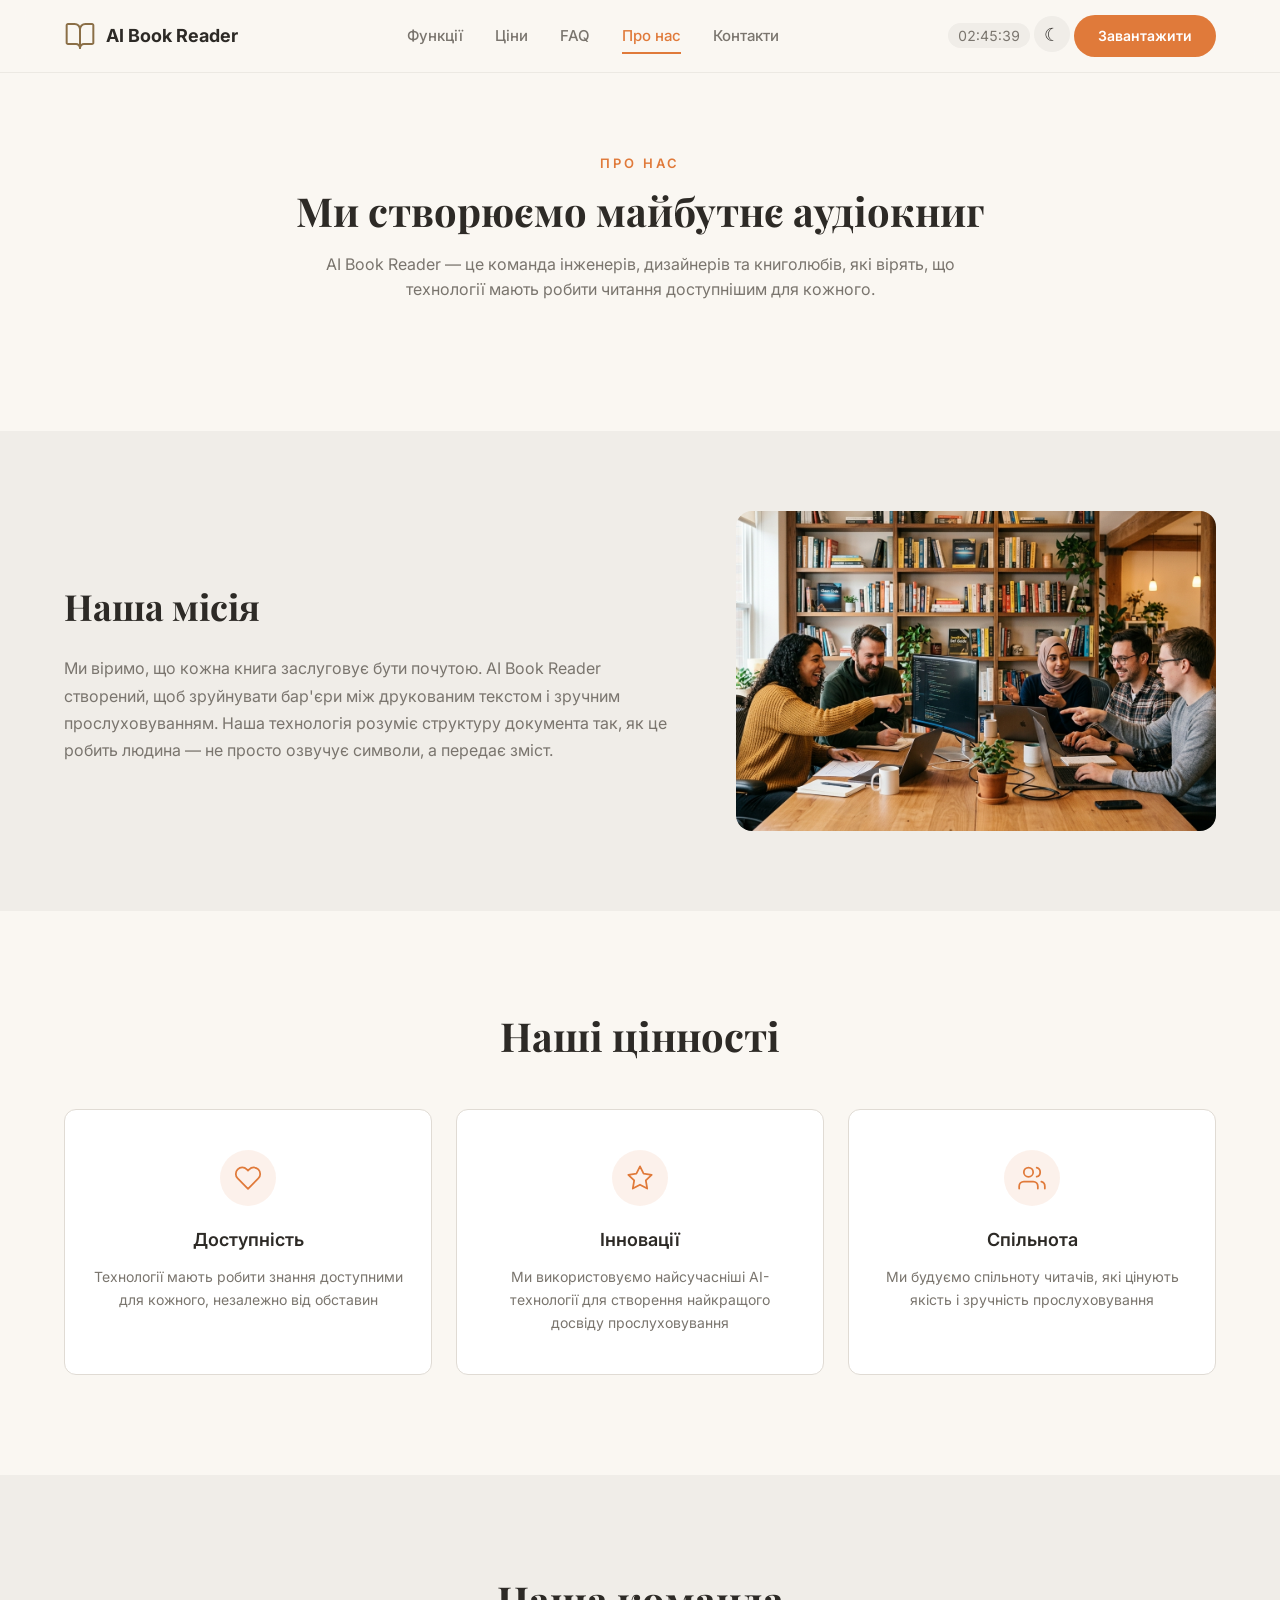
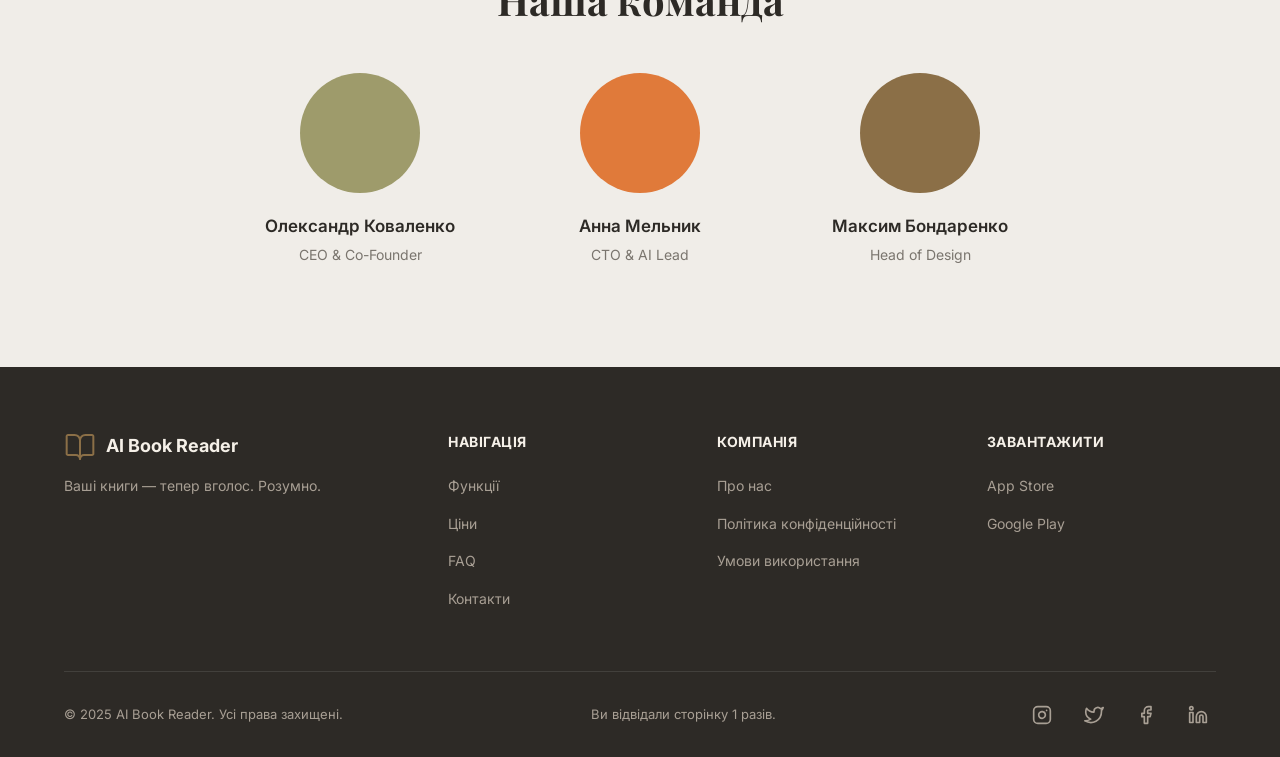
==== commit ab77b18f: "lab6: JavaScript interactivity" ====
--- a/docs/about.html
+++ b/docs/about.html
@@ -30,6 +30,10 @@
         </nav>
 
         <div class="header-cta">
+          <span id="clock" class="header-clock" aria-label="Поточний час"></span>
+          <button id="themeToggle" class="theme-toggle" type="button" aria-label="Темна тема">
+            ☾
+          </button>
           <a href="index.html#hero" class="btn btn-primary">Завантажити</a>
         </div>
 
@@ -200,6 +204,7 @@
 
         <div class="footer-bottom">
           <p class="footer-copyright">&copy; 2025 AI Book Reader. Усі права захищені.</p>
+          <p id="visitCounter" class="visit-counter"></p>
           <div class="footer-socials">
             <a href="#" aria-label="Instagram">
               <svg
@@ -263,30 +268,12 @@
     </footer>
 
     <script>
-      // Burger menu toggle
-      const burger = document.getElementById("burger");
-      const navMenu = document.getElementById("navMenu");
-
-      burger.addEventListener("click", () => {
-        burger.classList.toggle("active");
-        navMenu.classList.toggle("open");
-        const expanded = burger.getAttribute("aria-expanded") === "true";
-        burger.setAttribute("aria-expanded", !expanded);
-      });
-
-      navMenu.querySelectorAll("a").forEach((link) => {
-        link.addEventListener("click", () => {
-          burger.classList.remove("active");
-          navMenu.classList.remove("open");
-          burger.setAttribute("aria-expanded", "false");
-        });
-      });
-
       // Header scroll effect
       window.addEventListener("scroll", () => {
         const header = document.getElementById("header");
         header.classList.toggle("scrolled", window.scrollY > 10);
       });
     </script>
+    <script src="js/main.js" defer></script>
   </body>
 </html>
--- a/docs/css/style.css
+++ b/docs/css/style.css
@@ -1558,3 +1558,173 @@
     padding: 28px 24px;
   }
 }
+
+/* ============================================
+     LAB6 — JS-driven UI
+     ============================================ */
+
+/* --- Header clock --- */
+.header-clock {
+  font-family: var(--font-body);
+  font-size: 14px;
+  font-variant-numeric: tabular-nums;
+  color: var(--color-text-secondary);
+  padding: 4px 10px;
+  border-radius: var(--radius-full);
+  background: var(--color-bg-secondary);
+}
+
+/* --- Theme toggle --- */
+.theme-toggle {
+  width: 36px;
+  height: 36px;
+  border-radius: var(--radius-full);
+  background: var(--color-bg-secondary);
+  color: var(--color-text-primary);
+  font-size: 18px;
+  display: inline-flex;
+  align-items: center;
+  justify-content: center;
+  transition:
+    background var(--transition-fast),
+    color var(--transition-fast);
+}
+.theme-toggle:hover {
+  background: var(--color-accent);
+  color: var(--color-white);
+}
+
+/* --- Burger / mobile nav --- */
+@media (max-width: 768px) {
+  .nav-menu {
+    position: fixed;
+    top: 64px;
+    right: 0;
+    bottom: 0;
+    width: 75%;
+    max-width: 320px;
+    flex-direction: column;
+    align-items: flex-start;
+    gap: 16px;
+    padding: 24px;
+    background: var(--color-card-bg);
+    box-shadow: -8px 0 24px rgba(0, 0, 0, 0.08);
+    transform: translateX(100%);
+    transition: transform var(--transition-normal);
+    z-index: 50;
+  }
+  .nav-menu.nav-open,
+  .nav-menu.open {
+    transform: translateX(0);
+  }
+  .header-clock {
+    display: none;
+  }
+}
+
+/* --- Scroll-to-top button --- */
+#scrollTopBtn {
+  position: fixed;
+  right: 24px;
+  bottom: 24px;
+  width: 44px;
+  height: 44px;
+  border-radius: var(--radius-full);
+  background: var(--color-cta);
+  color: var(--color-white);
+  font-size: 20px;
+  font-weight: 700;
+  box-shadow: 0 6px 20px rgba(224, 122, 58, 0.35);
+  opacity: 0;
+  visibility: hidden;
+  transform: translateY(10px);
+  transition:
+    opacity var(--transition-normal),
+    transform var(--transition-normal),
+    background var(--transition-fast);
+  z-index: 90;
+}
+#scrollTopBtn.visible {
+  opacity: 1;
+  visibility: visible;
+  transform: translateY(0);
+}
+#scrollTopBtn:hover {
+  background: var(--color-cta-hover);
+}
+
+/* --- Visit counter --- */
+.visit-counter {
+  font-size: 13px;
+  color: var(--color-footer-muted);
+  text-align: center;
+  margin: 8px 0;
+}
+
+/* --- Dynamic features section --- */
+.js-features-section {
+  padding: var(--section-padding);
+  background: var(--color-bg-secondary);
+}
+.js-features-grid {
+  display: grid;
+  grid-template-columns: repeat(auto-fit, minmax(240px, 1fr));
+  gap: 24px;
+  margin-top: 32px;
+}
+.js-feature-card {
+  background: var(--color-card-bg);
+  border: 1px solid var(--color-border);
+  border-radius: var(--radius-md);
+  padding: 24px;
+  cursor: pointer;
+  transition:
+    transform var(--transition-fast),
+    box-shadow var(--transition-fast),
+    border-color var(--transition-fast);
+}
+.js-feature-card:hover {
+  transform: translateY(-4px);
+  box-shadow: var(--shadow-card-hover);
+}
+.js-feature-card.active {
+  border-color: var(--color-cta);
+  box-shadow: 0 0 0 2px rgba(224, 122, 58, 0.25);
+}
+.js-feature-icon {
+  font-size: 32px;
+  margin-bottom: 12px;
+}
+.js-feature-card h3 {
+  font-family: var(--font-heading);
+  font-size: 20px;
+  margin-bottom: 8px;
+  color: var(--color-text-primary);
+}
+.js-feature-card p {
+  color: var(--color-text-secondary);
+  font-size: 15px;
+  line-height: 1.5;
+}
+
+/* --- Dark theme --- */
+body.dark {
+  --color-bg-primary: #1c1a17;
+  --color-bg-secondary: #25221e;
+  --color-text-primary: #f5f0e8;
+  --color-text-secondary: #b8b0a4;
+  --color-border: #3a3530;
+  --color-card-bg: #25221e;
+  --color-white: #25221e;
+  --color-footer-bg: #131211;
+  --color-footer-text: #f5f0e8;
+  --shadow-card: 0 2px 12px rgba(0, 0, 0, 0.4);
+  --shadow-card-hover: 0 8px 30px rgba(0, 0, 0, 0.5);
+}
+body.dark .btn-outline {
+  background-color: transparent;
+  color: var(--color-text-primary);
+}
+body.dark .header {
+  background: rgba(28, 26, 23, 0.9);
+}
